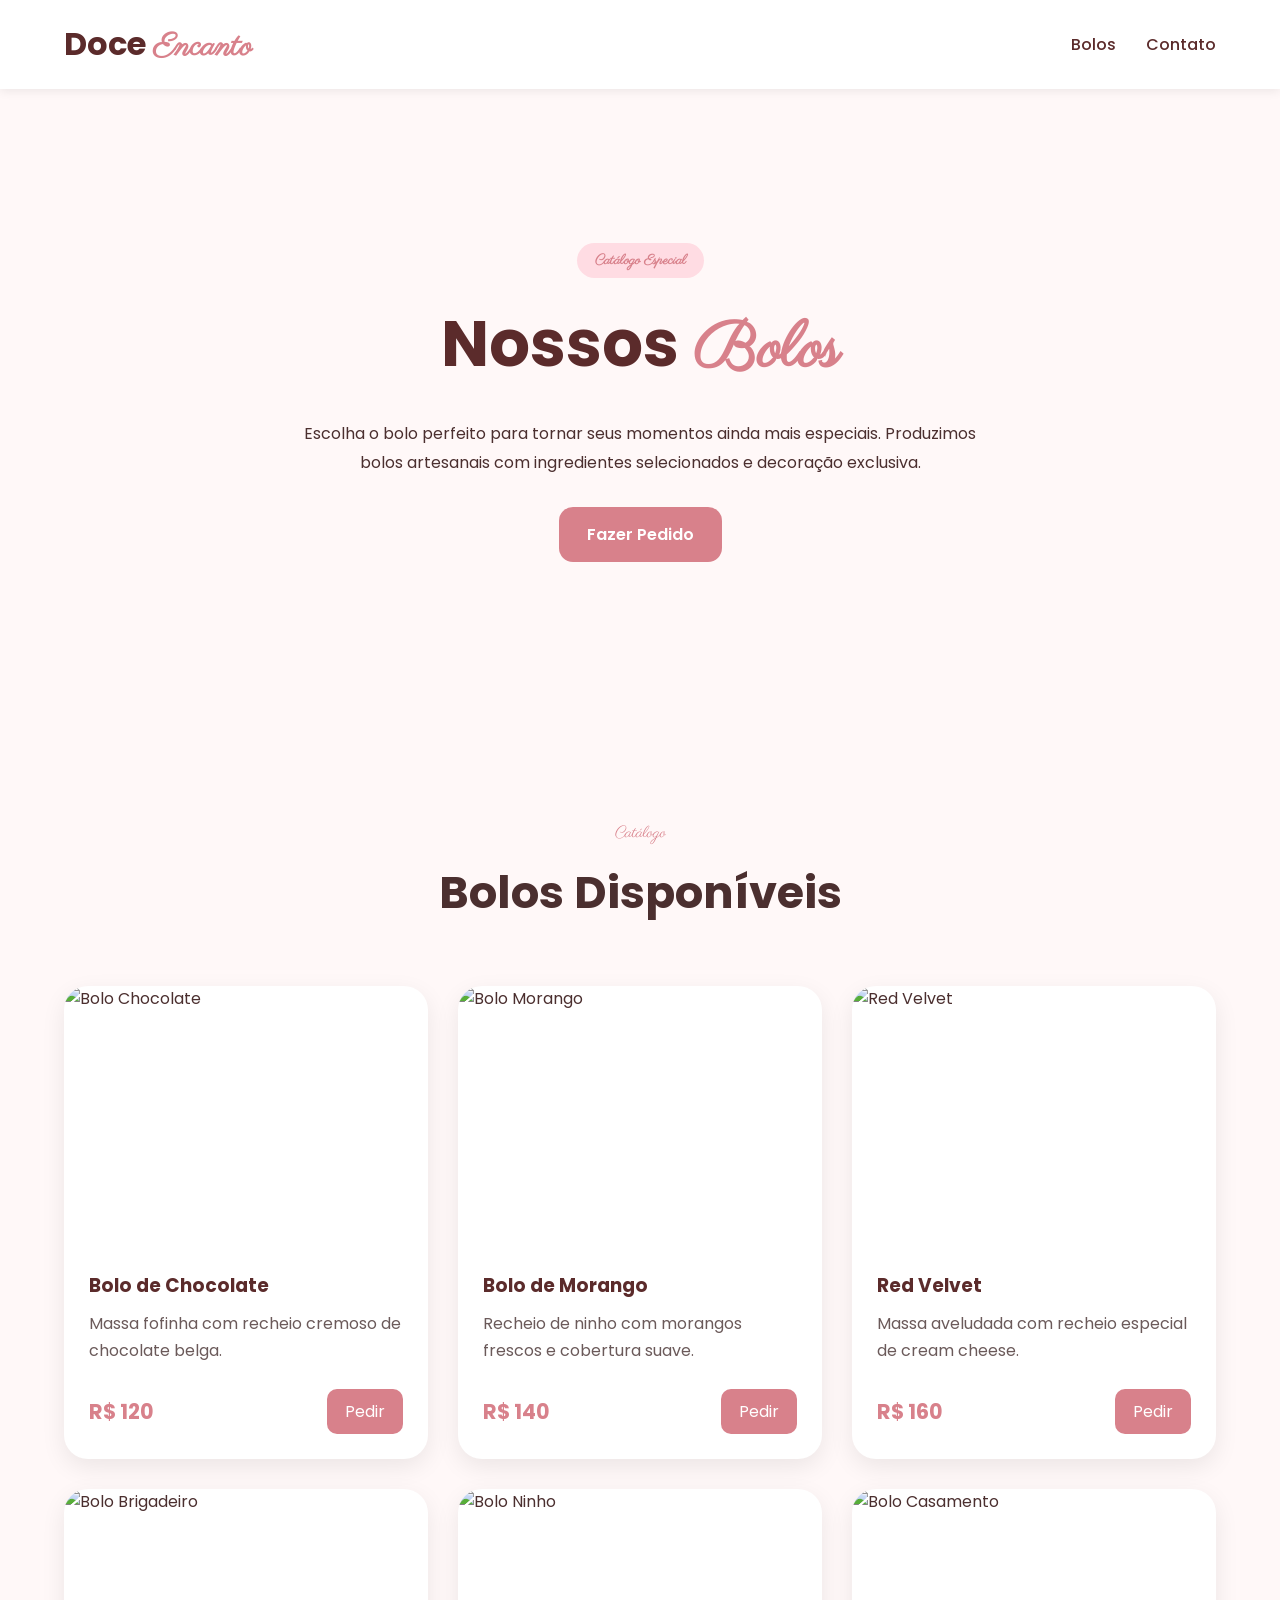
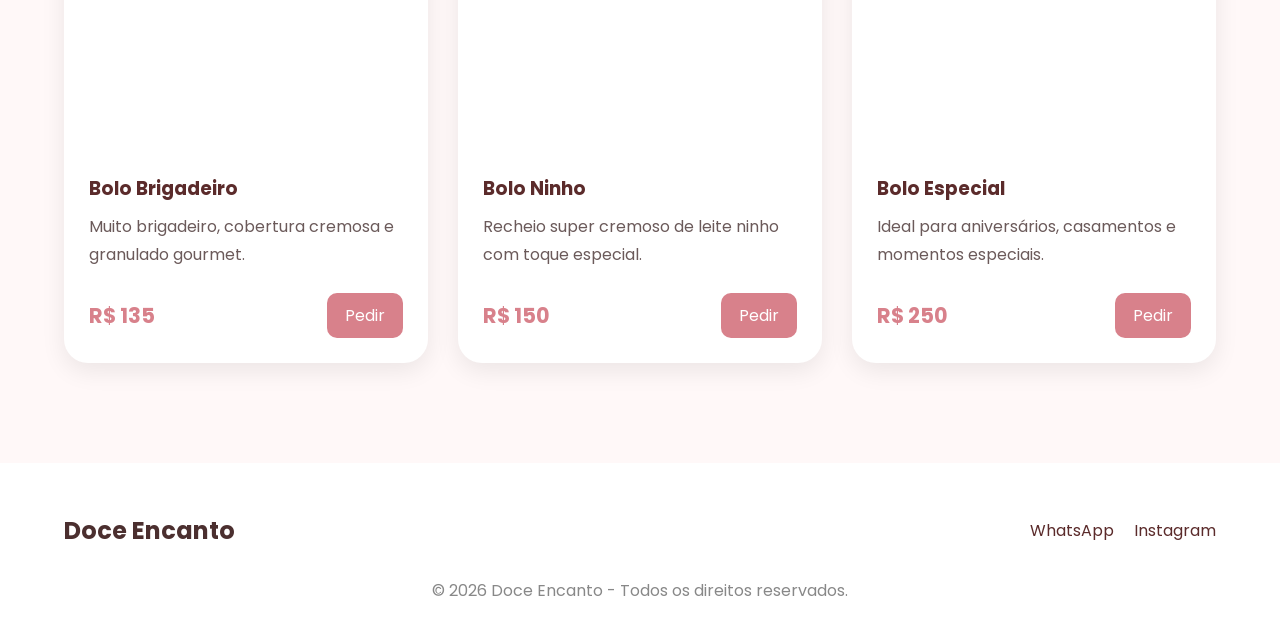
==== page-bolo1.html @ 006b35d5 "desenvolvendo uma landing page de uma confeitaria" ====
<!DOCTYPE html>
<html lang="pt-BR">
<head>
  <meta charset="UTF-8" />
  <meta name="viewport" content="width=device-width, initial-scale=1.0" />
  <title>Catálogo de Bolos</title>

  <link rel="stylesheet" href="style1.css" />

  <link rel="preconnect" href="https://fonts.googleapis.com">
  <link rel="preconnect" href="https://fonts.gstatic.com" crossorigin>
  <link href="https://fonts.googleapis.com/css2?family=Poppins:wght@300;400;500;600;700&family=Parisienne&display=swap" rel="stylesheet">
</head>
<body>

  <header class="header">
    <div class="container nav-container">
      <div class="logo">
        <h1>Doce <span>Encanto</span></h1>
      </div>

      <nav class="nav">
        <a href="#bolos">Bolos</a>
        <a href="#contato">Contato</a>
      </nav>
    </div>
  </header>

  <section class="hero">
    <div class="container hero-content">
      <div class="hero-text">
        <span class="mini-title">Catálogo Especial</span>

        <h2>
          Nossos <span>Bolos</span>
        </h2>

        <p>
          Escolha o bolo perfeito para tornar seus momentos ainda mais especiais.
          Produzimos bolos artesanais com ingredientes selecionados e decoração exclusiva.
        </p>

        <a href="https://wa.me/5581994193868" target="_blank" class="btn btn-primary">
          Fazer Pedido
        </a>
      </div>
    </div>
  </section>

  <section class="cakes" id="bolos">
    <div class="container">

      <div class="section-header">
        <span class="section-tag">Catálogo</span>
        <h2>Bolos Disponíveis</h2>
      </div>

      <div class="cake-grid">

        <div class="cake-card">
          <img src="https://images.unsplash.com/photo-1578985545062-69928b1d9587?q=80&w=1200&auto=format&fit=crop" alt="Bolo Chocolate">

          <div class="cake-content">
            <h3>Bolo de Chocolate</h3>
            <p>
              Massa fofinha com recheio cremoso de chocolate belga.
            </p>

            <div class="cake-footer">
              <span class="price">R$ 120</span>

              <a href="https://wa.me/5581994193868" target="_blank" class="order-btn">
                Pedir
              </a>
            </div>
          </div>
        </div>

        <div class="cake-card">
          <img src="https://images.unsplash.com/photo-1464349095431-e9a21285b5f3?q=80&w=1200&auto=format&fit=crop" alt="Bolo Morango">

          <div class="cake-content">
            <h3>Bolo de Morango</h3>
            <p>
              Recheio de ninho com morangos frescos e cobertura suave.
            </p>

            <div class="cake-footer">
              <span class="price">R$ 140</span>

              <a href="https://wa.me/5581994193868" target="_blank" class="order-btn">
                Pedir
              </a>
            </div>
          </div>
        </div>

        <div class="cake-card">
          <img src="https://images.unsplash.com/photo-1563729784474-d77dbb933a9e?q=80&w=1200&auto=format&fit=crop" alt="Red Velvet">

          <div class="cake-content">
            <h3>Red Velvet</h3>
            <p>
              Massa aveludada com recheio especial de cream cheese.
            </p>

            <div class="cake-footer">
              <span class="price">R$ 160</span>

              <a href="https://wa.me/5581994193868" target="_blank" class="order-btn">
                Pedir
              </a>
            </div>
          </div>
        </div>

        <div class="cake-card">
          <img src="https://images.unsplash.com/photo-1535141192574-5d4897c12636?q=80&w=1200&auto=format&fit=crop" alt="Bolo Brigadeiro">

          <div class="cake-content">
            <h3>Bolo Brigadeiro</h3>
            <p>
              Muito brigadeiro, cobertura cremosa e granulado gourmet.
            </p>

            <div class="cake-footer">
              <span class="price">R$ 135</span>

              <a href="https://wa.me/5581994193868" target="_blank" class="order-btn">
                Pedir
              </a>
            </div>
          </div>
        </div>

        <div class="cake-card">
          <img src="https://images.unsplash.com/photo-1621303837174-89787a7d4729?q=80&w=1200&auto=format&fit=crop" alt="Bolo Ninho">

          <div class="cake-content">
            <h3>Bolo Ninho</h3>
            <p>
              Recheio super cremoso de leite ninho com toque especial.
            </p>

            <div class="cake-footer">
              <span class="price">R$ 150</span>

              <a href="https://wa.me/5581994193868" target="_blank" class="order-btn">
                Pedir
              </a>
            </div>
          </div>
        </div>

        <div class="cake-card">
          <img src="https://images.unsplash.com/photo-1559622214-f8a9850965bb?q=80&w=1200&auto=format&fit=crop" alt="Bolo Casamento">

          <div class="cake-content">
            <h3>Bolo Especial</h3>
            <p>
              Ideal para aniversários, casamentos e momentos especiais.
            </p>

            <div class="cake-footer">
              <span class="price">R$ 250</span>

              <a href="https://wa.me/5581994193868" target="_blank" class="order-btn">
                Pedir
              </a>
            </div>
          </div>
        </div>

      </div>
    </div>
  </section>

  <footer class="footer" id="contato">
    <div class="container footer-container">
      <h2>Doce <span>Encanto</span></h2>

      <div class="footer-links">
        <a href="https://wa.me/5581994193868" target="_blank">WhatsApp</a>
        <a href="https://www.instagram.com/sra_firmino_cakes?igsh=MWw4czQyemFyMTU0ZQ==" target="_blank">Instagram</a>
      </div>
    </div>

    <p class="copyright">
      © 2026 Doce Encanto - Todos os direitos reservados.
    </p>
  </footer>

</body>
</html>
---- style1.css ----
* {
  margin: 0;
  padding: 0;
  box-sizing: border-box;
}

html {
  scroll-behavior: smooth;
}

body {
  font-family: 'Poppins', sans-serif;
  background: #fff8f8;
  color: #4b2f2f;
}

img {
  width: 100%;
  display: block;
}

.container {
  width: 90%;
  max-width: 1200px;
  margin: auto;
}

.header {
  width: 100%;
  position: sticky;
  top: 0;
  z-index: 999;
  background: rgba(255,255,255,0.9);
  backdrop-filter: blur(10px);
  box-shadow: 0 2px 10px rgba(0,0,0,0.08);
}

.nav-container {
  display: flex;
  justify-content: space-between;
  align-items: center;
  padding: 20px 0;
}

.logo h1 {
  color: #5b2b2b;
}

.logo span,
.section-tag,
.hero-text span {
  font-family: 'Parisienne', cursive;
  color: #d8818b;
}

.nav {
  display: flex;
  gap: 30px;
}

.nav a {
  text-decoration: none;
  color: #5b2b2b;
  font-weight: 500;
  transition: 0.3s;
}

.nav a:hover {
  color: #d8818b;
}

.hero {
  min-height: 70vh;
  display: flex;
  align-items: center;
  background:
    linear-gradient(rgba(255,248,248,0.85), rgba(255,248,248,0.85)),
    url('https://images.unsplash.com/photo-1559620192-032c4bc4674e?q=80&w=1600&auto=format&fit=crop');

  background-size: cover;
  background-position: center;
  text-align: center;
}

.hero-content {
  width: 100%;
}

.mini-title {
  background: #ffdce3;
  padding: 8px 18px;
  border-radius: 999px;
  color: #c25c74;
  font-size: 14px;
  font-weight: 600;
}

.hero-text h2 {
  font-size: 4rem;
  margin: 25px 0;
  color: #5b2b2b;
}

.hero-text p {
  max-width: 700px;
  margin: auto;
  line-height: 1.8;
  margin-bottom: 30px;
}

.btn {
  display: inline-flex;
  align-items: center;
  justify-content: center;
  padding: 15px 28px;
  border-radius: 14px;
  text-decoration: none;
  font-weight: 600;
  transition: 0.3s;
}

.btn-primary {
  background: #d8818b;
  color: white;
}

.btn-primary:hover {
  background: #bf6d77;
  transform: translateY(-3px);
}

.cakes {
  padding: 100px 0;
}

.section-header {
  text-align: center;
  margin-bottom: 60px;
}

.section-header h2 {
  font-size: 2.8rem;
  margin-top: 15px;
}

.cake-grid {
  display: grid;
  grid-template-columns: repeat(3, 1fr);
  gap: 30px;
}

.cake-card {
  background: white;
  border-radius: 24px;
  overflow: hidden;
  box-shadow: 0 8px 25px rgba(0,0,0,0.08);
  transition: 0.3s;
}

.cake-card:hover {
  transform: translateY(-8px);
}

.cake-card img {
  height: 260px;
  object-fit: cover;
}

.cake-content {
  padding: 25px;
}

.cake-content h3 {
  margin-bottom: 10px;
  color: #5b2b2b;
}

.cake-content p {
  line-height: 1.7;
  color: #6b5a5a;
  margin-bottom: 25px;
}

.cake-footer {
  display: flex;
  justify-content: space-between;
  align-items: center;
}

.price {
  font-size: 1.3rem;
  font-weight: 700;
  color: #d8818b;
}

.order-btn {
  background: #d8818b;
  color: white;
  text-decoration: none;
  padding: 10px 18px;
  border-radius: 10px;
  transition: 0.3s;
}

.order-btn:hover {
  background: #bf6d77;
}

.footer {
  padding: 50px 0 20px;
  background: white;
}

.footer-container {
  display: flex;
  justify-content: space-between;
  align-items: center;
  flex-wrap: wrap;
  gap: 20px;
}

.footer-links {
  display: flex;
  gap: 20px;
}

.footer-links a {
  text-decoration: none;
  color: #5b2b2b;
}

.copyright {
  text-align: center;
  margin-top: 30px;
  color: #888;
}

@media (max-width: 992px) {

  .cake-grid {
    grid-template-columns: repeat(2, 1fr);
  }

  .hero-text h2 {
    font-size: 3rem;
  }
}

@media (max-width: 768px) {

  .nav {
    display: none;
  }

  .cake-grid {
    grid-template-columns: 1fr;
  }

  .hero-text h2 {
    font-size: 2.3rem;
  }

  .footer-container {
    flex-direction: column;
    text-align: center;
  }
}
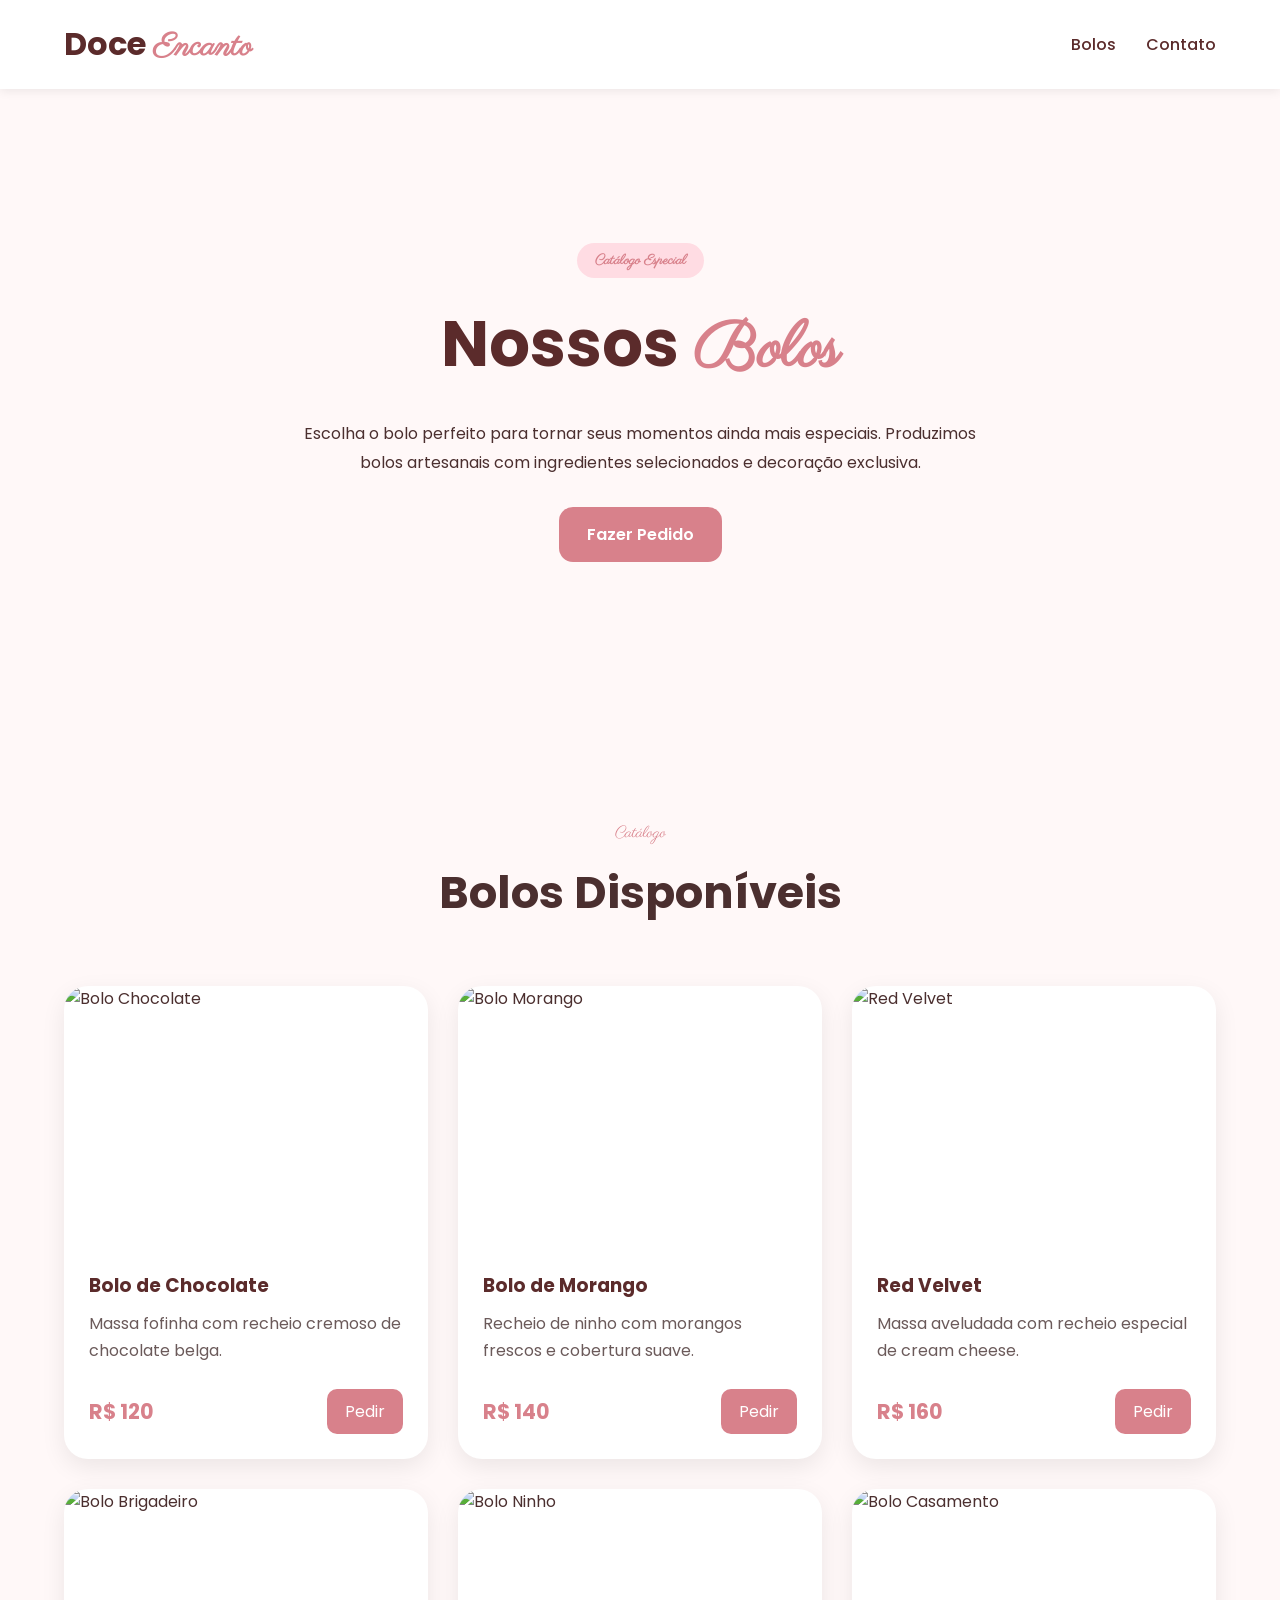
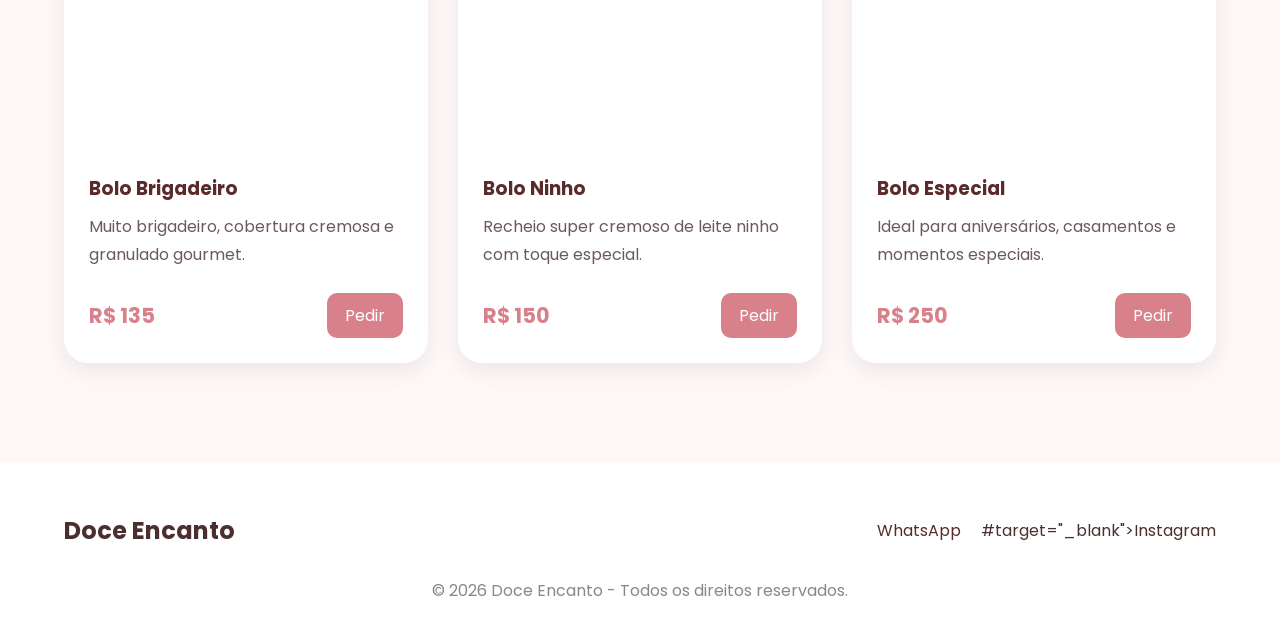
==== commit c07619b1: "removendo os numeros e @" ====
--- a/page-bolo1.html
+++ b/page-bolo1.html
@@ -41,7 +41,7 @@
           Produzimos bolos artesanais com ingredientes selecionados e decoração exclusiva.
         </p>
 
-        <a href="https://wa.me/5581994193868" target="_blank" class="btn btn-primary">
+        <a href="https://wa.me/558199999999" target="_blank" class="btn btn-primary">
           Fazer Pedido
         </a>
       </div>
@@ -70,7 +70,7 @@
             <div class="cake-footer">
               <span class="price">R$ 120</span>
 
-              <a href="https://wa.me/5581994193868" target="_blank" class="order-btn">
+              <a href="https://wa.me/558199999999" target="_blank" class="order-btn">
                 Pedir
               </a>
             </div>
@@ -89,7 +89,7 @@
             <div class="cake-footer">
               <span class="price">R$ 140</span>
 
-              <a href="https://wa.me/5581994193868" target="_blank" class="order-btn">
+              <a href="https://wa.me/558199999999" target="_blank" class="order-btn">
                 Pedir
               </a>
             </div>
@@ -108,7 +108,7 @@
             <div class="cake-footer">
               <span class="price">R$ 160</span>
 
-              <a href="https://wa.me/5581994193868" target="_blank" class="order-btn">
+              <a href="https://wa.me/558199999999" target="_blank" class="order-btn">
                 Pedir
               </a>
             </div>
@@ -127,7 +127,7 @@
             <div class="cake-footer">
               <span class="price">R$ 135</span>
 
-              <a href="https://wa.me/5581994193868" target="_blank" class="order-btn">
+              <a href="https://wa.me/558199999999" target="_blank" class="order-btn">
                 Pedir
               </a>
             </div>
@@ -146,7 +146,7 @@
             <div class="cake-footer">
               <span class="price">R$ 150</span>
 
-              <a href="https://wa.me/5581994193868" target="_blank" class="order-btn">
+              <a href="https://wa.me/558199999999" target="_blank" class="order-btn">
                 Pedir
               </a>
             </div>
@@ -165,7 +165,7 @@
             <div class="cake-footer">
               <span class="price">R$ 250</span>
 
-              <a href="https://wa.me/5581994193868" target="_blank" class="order-btn">
+              <a href="https://wa.me/558199999999" target="_blank" class="order-btn">
                 Pedir
               </a>
             </div>
@@ -181,8 +181,8 @@
       <h2>Doce <span>Encanto</span></h2>
 
       <div class="footer-links">
-        <a href="https://wa.me/5581994193868" target="_blank">WhatsApp</a>
-        <a href="https://www.instagram.com/sra_firmino_cakes?igsh=MWw4czQyemFyMTU0ZQ==" target="_blank">Instagram</a>
+        <a href="https://wa.me/558199999999" target="_blank">WhatsApp</a>
+        #target="_blank">Instagram</a>
       </div>
     </div>
 
